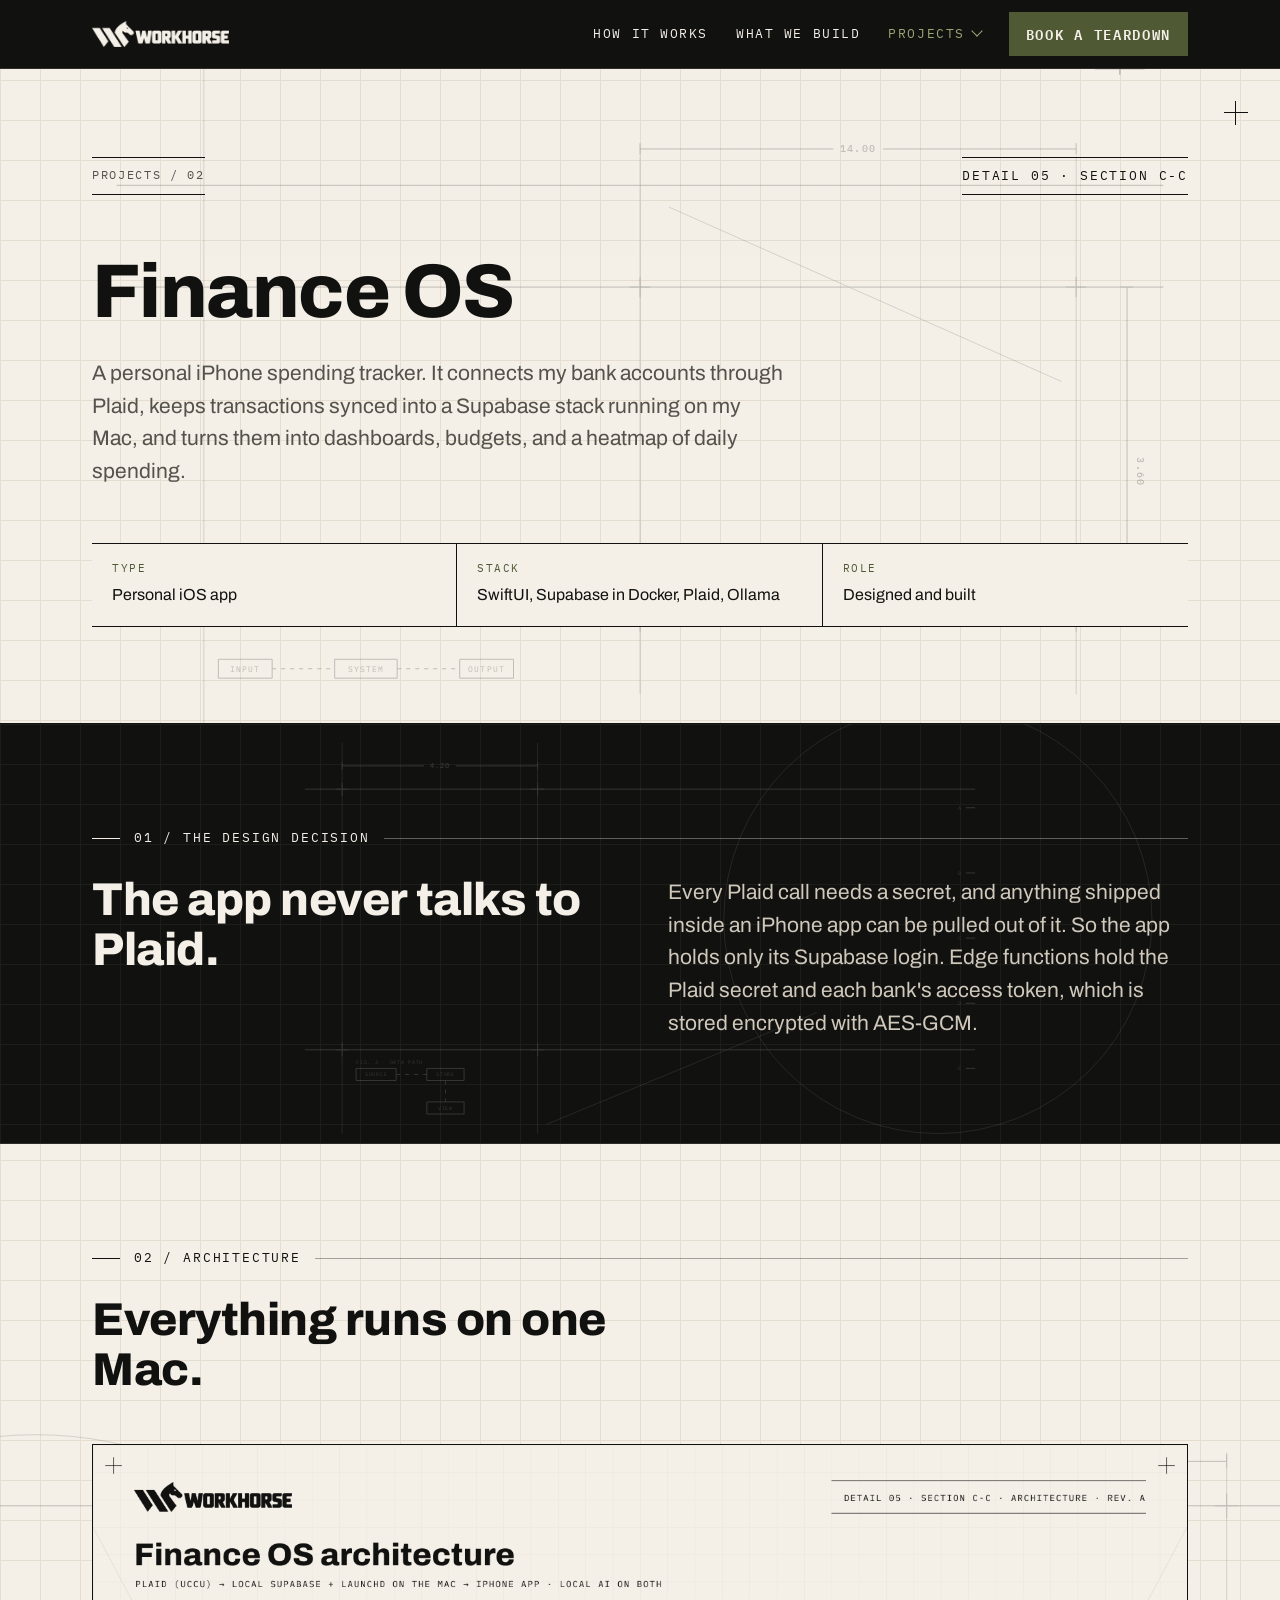
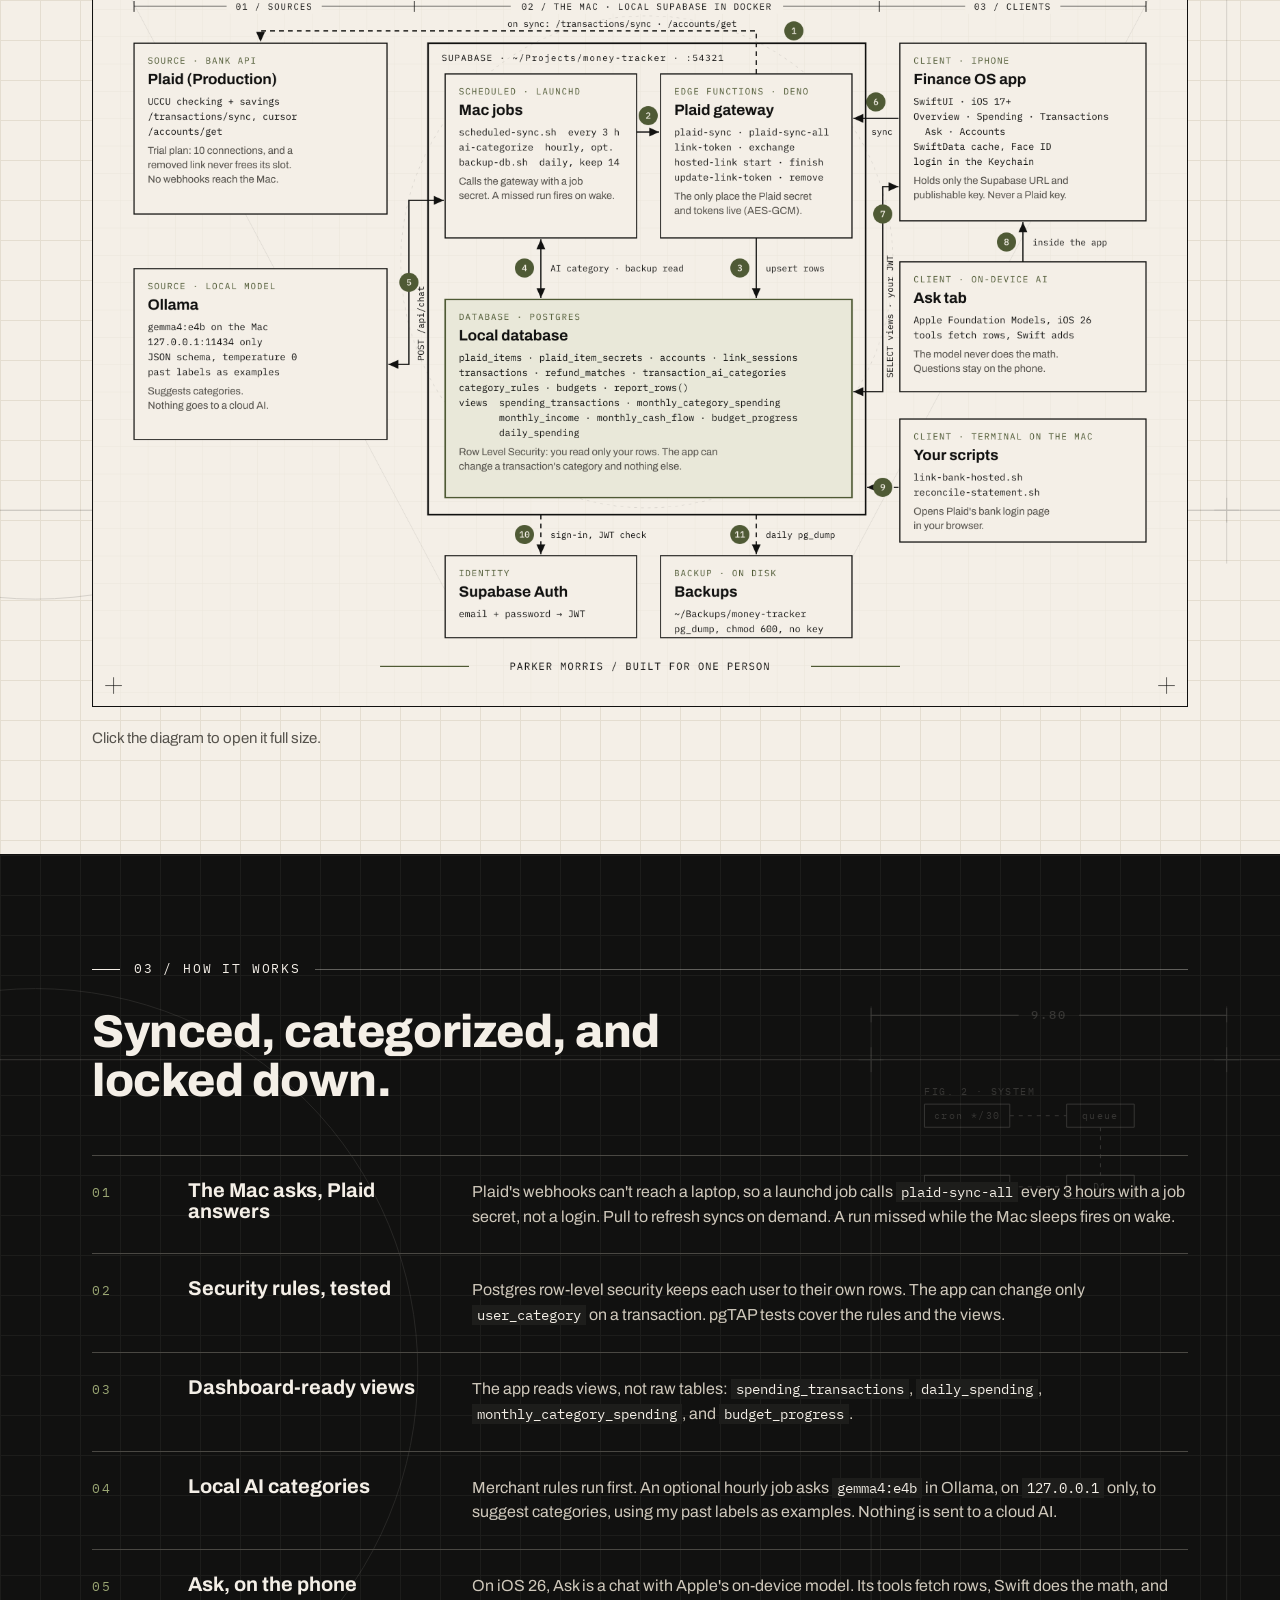
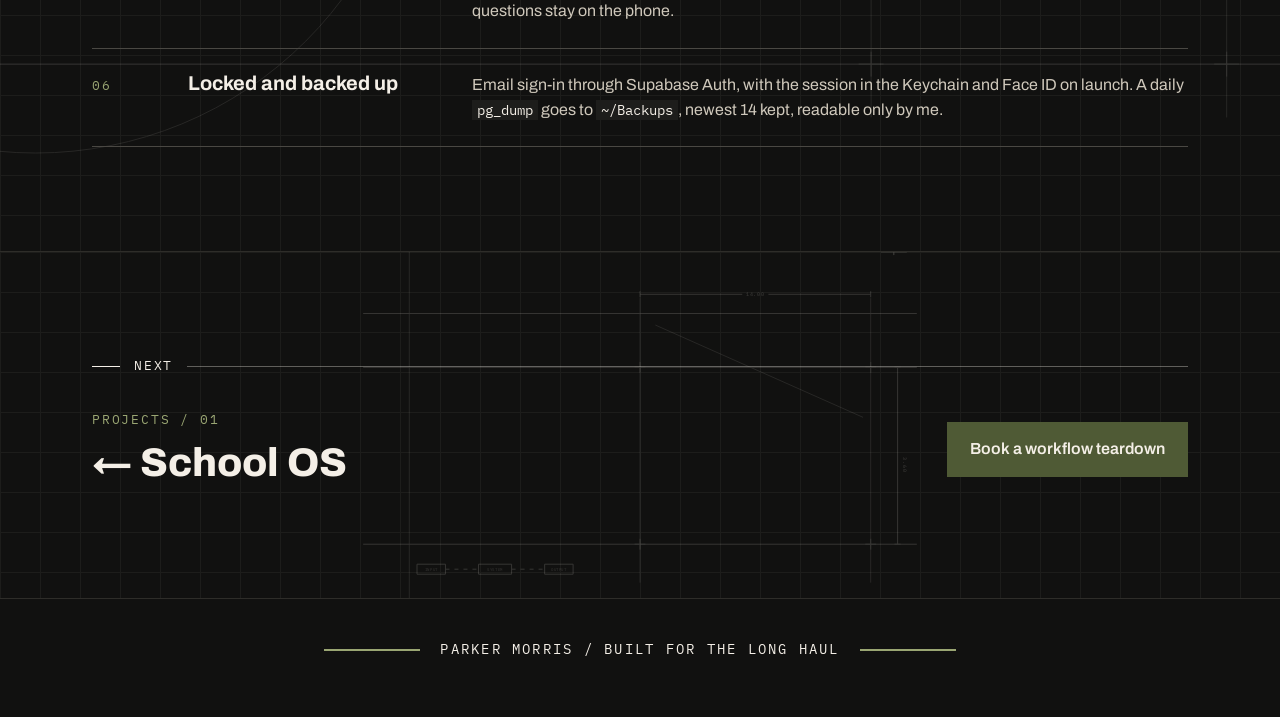
==== projects/finance-os.html @ dca92182 "Rename Money Tracker to Finance OS on the site Co-Authored-By: Claude Opus 5.5 (1M context) <noreply" ====
<!doctype html>
<html lang="en">
<head>
<meta charset="utf-8">
<meta name="viewport" content="width=device-width, initial-scale=1">
<title>Finance OS · Workhorse</title>
<link rel="icon" type="image/png" href="../favicon.png">
<meta name="description" content="A personal iPhone spending tracker built on SwiftUI, Supabase, and Plaid, with local AI categorization.">
<meta property="og:title" content="Finance OS · Workhorse">
<meta property="og:description" content="A personal iPhone spending tracker built on SwiftUI, Supabase, and Plaid, with local AI categorization.">
<meta property="og:image" content="https://parkermorris11.github.io/workhorse/og-image.png">
<meta name="theme-color" content="#111110">
<link rel="preconnect" href="https://fonts.googleapis.com">
<link href="https://fonts.googleapis.com/css2?family=Archivo:wght@400;600;700;800&family=IBM+Plex+Mono:wght@400;500&display=swap" rel="stylesheet">
<link rel="stylesheet" href="../styles.css">
</head>
<body>
<svg width="0" height="0" style="position:absolute" aria-hidden="true"><defs><symbol class="bpsym" id="bp-a" viewBox="0 0 1440 900"><path d="M0,160H1440M0,300H1440M0,760H1440" /><path d="M120,0V900M720,120V860M1320,120V860" class="bp-faint"/><path d="M706,300H734M720,286V314" stroke-width="1.2"/><path d="M1306,300H1334M1320,286V314" stroke-width="1.2"/><path d="M706,760H734M720,746V774" stroke-width="1.2"/><path d="M1306,760H1334M1320,746V774" stroke-width="1.2"/><path d="M760,190L1300,430" class="bp-faint"/><path d="M720,110H986.0M1054.0,110H1320M720,102V118M1320,102V118"/><text x="1020.0" y="114" text-anchor="middle" class="bp-dim">14.00</text><path d="M1380,0H1346.0M1414.0,0H1380M1380,-8V8M1380,-8V8"/><text x="1380.0" y="4" text-anchor="middle" class="bp-dim"></text><path d="M1390,300V760M1382,300H1398M1382,760H1398"/><text x="1404" y="534" class="bp-dim" transform="rotate(90 1404 534)">3.60</text><g class="bp-sys"><rect x="140" y="812" width="74" height="26" fill="none"/><text x="177.0" y="829" text-anchor="middle">INPUT</text><path d="M214,825H300" stroke-dasharray="4 5"/><rect x="300" y="812" width="86" height="26" fill="none"/><text x="343.0" y="829" text-anchor="middle">SYSTEM</text><path d="M386,825H472" stroke-dasharray="4 5"/><rect x="472" y="812" width="74" height="26" fill="none"/><text x="509.0" y="829" text-anchor="middle">OUTPUT</text></g></symbol><symbol class="bpsym" id="bp-b" viewBox="0 0 1440 900"><circle cx="40" cy="470" r="430" fill="none" class="bp-faint"/><path d="M0,120H1440M0,800H1440"/><path d="M980,60V860M1380,60V860" class="bp-faint"/><path d="M966,120H994M980,106V134" stroke-width="1.2"/><path d="M1366,120H1394M1380,106V134" stroke-width="1.2"/><path d="M966,800H994M980,786V814" stroke-width="1.2"/><path d="M1366,800H1394M1380,786V814" stroke-width="1.2"/><path d="M980,70H1146.0M1214.0,70H1380M980,62V78M1380,62V78"/><text x="1180.0" y="74" text-anchor="middle" class="bp-dim">9.80</text><g class="bp-sys"><rect x="1040" y="170" width="96" height="26" fill="none"/><text x="1088.0" y="187" text-anchor="middle">cron */30</text><rect x="1200" y="170" width="76" height="26" fill="none"/><text x="1238.0" y="187" text-anchor="middle">queue</text><rect x="1040" y="250" width="96" height="26" fill="none"/><text x="1088.0" y="267" text-anchor="middle">router</text><rect x="1200" y="250" width="76" height="26" fill="none"/><text x="1238.0" y="267" text-anchor="middle">D1</text><path d="M1136,183H1200M1238,196V250M1136,263H1200" stroke-dasharray="4 5"/><text x="1040" y="160">FIG. 2  ·  SYSTEM</text></g></symbol><symbol class="bpsym" id="bp-c" viewBox="0 0 1440 900"><circle cx="1360" cy="420" r="460" fill="none" class="bp-faint"/><path d="M0,140H1440M0,700H1440"/><path d="M80,40V880M500,40V880" class="bp-faint"/><path d="M66,140H94M80,126V154" stroke-width="1.2"/><path d="M486,140H514M500,126V154" stroke-width="1.2"/><path d="M66,700H94M80,686V714" stroke-width="1.2"/><path d="M486,700H514M500,686V714" stroke-width="1.2"/><path d="M520,860L1100,620" class="bp-faint"/><path d="M80,90H256.0M324.0,90H500M80,82V98M500,82V98"/><text x="290.0" y="94" text-anchor="middle" class="bp-dim">4.20</text><path d="M1420,180H1440"/><text x="1412" y="184" text-anchor="end">A</text><path d="M1420,320H1440"/><text x="1412" y="324" text-anchor="end">B</text><path d="M1420,460H1440"/><text x="1412" y="464" text-anchor="end">C</text><path d="M1420,600H1440"/><text x="1412" y="604" text-anchor="end">D</text><path d="M1420,740H1440"/><text x="1412" y="744" text-anchor="end">E</text><g class="bp-sys"><rect x="110" y="740" width="86" height="26" fill="none"/><text x="153.0" y="757" text-anchor="middle">SOURCE</text><path d="M196,753H262" stroke-dasharray="4 5"/><rect x="262" y="740" width="80" height="26" fill="none"/><text x="302.0" y="757" text-anchor="middle">STORE</text><path d="M302,766V812" stroke-dasharray="4 5"/><rect x="262" y="812" width="80" height="26" fill="none"/><text x="302.0" y="829" text-anchor="middle">VIEW</text><text x="110" y="730">FIG. 3  ·  DATA PATH</text></g></symbol></defs></svg>

<header class="top">
  <div class="wrap">
    <a href="../index.html" aria-label="Workhorse home"><img src="../workhorse-lockup-cream.png" alt="Workhorse"></a>
    <nav>
      <a href="../index.html#method">How it works</a>
      <a href="../index.html#builds">What we build</a>
      <details class="dd on">
        <summary>Projects</summary>
        <div class="dd-menu">
          <a href="../projects/school-os.html"><b>School OS <small>01</small></b><span>Canvas and lecture notes, synced into one dashboard, desktop app, and ChatGPT.</span></a>
          <a href="../projects/finance-os.html" class="on"><b>Finance OS <small>02</small></b><span>A personal iPhone spending tracker on Supabase and Plaid.</span></a>
        </div>
      </details>
      <a class="btn small" href="../index.html#start">Book a teardown</a>
    </nav>
  </div>
</header>

<main>

<section class="proj-hero">
  <svg class="bp" aria-hidden="true" preserveAspectRatio="xMidYMid slice"><use href="#bp-a"/></svg>
  <span class="cross" style="right:32px;top:32px"></span>
  <div class="wrap">
    <div style="display:flex;justify-content:space-between;gap:24px;margin-bottom:56px;flex-wrap:wrap">
      <a class="crumb label" href="../index.html" style="border-top:1px solid var(--ink);border-bottom:1px solid var(--ink);padding:8px 0">Projects / 02</a>
      <span class="label" style="border-top:1px solid var(--ink);border-bottom:1px solid var(--ink);padding:8px 0">Detail 05 · Section C-C</span>
    </div>
    <h1>Finance OS</h1>
    <p class="lede">A personal iPhone spending tracker. It connects my bank accounts through Plaid, keeps transactions synced into a Supabase stack running on my Mac, and turns them into dashboards, budgets, and a heatmap of daily spending.</p>
    <div class="meta">
      <div><span class="label">Type</span>Personal iOS app</div>
      <div><span class="label">Stack</span>SwiftUI, Supabase in Docker, Plaid, Ollama</div>
      <div><span class="label">Role</span>Designed and built</div>
    </div>
  </div>
</section>

<section class="ink">
  <svg class="bp" aria-hidden="true" preserveAspectRatio="xMidYMid slice"><use href="#bp-c"/></svg>
  <div class="wrap">
    <div class="dim label">01 / The design decision</div>
    <div class="two">
      <h2>The app never talks to Plaid.</h2>
      <p class="lede">Every Plaid call needs a secret, and anything shipped inside an iPhone app can be pulled out of it. So the app holds only its Supabase login. Edge functions hold the Plaid secret and each bank's access token, which is stored encrypted with AES-GCM.</p>
    </div>
  </div>
</section>

<section>
  <svg class="bp nosys" aria-hidden="true" preserveAspectRatio="xMidYMid slice"><use href="#bp-b"/></svg>
  <div class="wrap">
    <div class="dim label">02 / Architecture</div>
    <h2>Everything runs on one Mac.</h2>
    <figure class="diagram" style="margin-left:0;margin-right:0">
      <a href="../finance-os-architecture.png" target="_blank" rel="noopener"><img src="../finance-os-architecture.png" alt="Finance OS architecture: Plaid and a local Ollama model feed a Supabase stack in Docker on a Mac, with launchd jobs, a Plaid gateway of Deno edge functions, and a Postgres database with row-level security. The iPhone app, its on-device Ask tab, and terminal scripts are the clients. Supabase Auth issues JWTs, and a daily pg_dump backup goes to disk."></a>
    </figure>
    <p class="note">Click the diagram to open it full size.</p>
  </div>
</section>

<section class="ink">
  <svg class="bp" aria-hidden="true" preserveAspectRatio="xMidYMid slice"><use href="#bp-b"/></svg>
  <div class="wrap">
    <div class="dim label">03 / How it works</div>
    <h2>Synced, categorized, and locked down.</h2>
    <ol class="howlist">
      <li><span class="num">01</span><h3>The Mac asks, Plaid answers</h3><p>Plaid's webhooks can't reach a laptop, so a launchd job calls <code>plaid-sync-all</code> every 3 hours with a job secret, not a login. Pull to refresh syncs on demand. A run missed while the Mac sleeps fires on wake.</p></li>
      <li><span class="num">02</span><h3>Security rules, tested</h3><p>Postgres row-level security keeps each user to their own rows. The app can change only <code>user_category</code> on a transaction. pgTAP tests cover the rules and the views.</p></li>
      <li><span class="num">03</span><h3>Dashboard-ready views</h3><p>The app reads views, not raw tables: <code>spending_transactions</code>, <code>daily_spending</code>, <code>monthly_category_spending</code>, and <code>budget_progress</code>.</p></li>
      <li><span class="num">04</span><h3>Local AI categories</h3><p>Merchant rules run first. An optional hourly job asks <code>gemma4:e4b</code> in Ollama, on <code>127.0.0.1</code> only, to suggest categories, using my past labels as examples. Nothing is sent to a cloud AI.</p></li>
      <li><span class="num">05</span><h3>Ask, on the phone</h3><p>On iOS 26, Ask is a chat with Apple's on-device model. Its tools fetch rows, Swift does the math, and questions stay on the phone.</p></li>
      <li><span class="num">06</span><h3>Locked and backed up</h3><p>Email sign-in through Supabase Auth, with the session in the Keychain and Face ID on launch. A daily <code>pg_dump</code> goes to <code>~/Backups</code>, newest 14 kept, readable only by me.</p></li>
    </ol>
  </div>
</section>

<section class="ink closing">
  <svg class="bp" aria-hidden="true" preserveAspectRatio="xMidYMid slice"><use href="#bp-a"/></svg>
  <div class="wrap">
    <div class="dim label">Next</div>
    <div class="nextp">
      <div><span class="label moss">Projects / 01</span><br><a class="big" href="school-os.html">← School OS</a></div>
      <a class="btn" href="../index.html#start">Book a workflow teardown</a>
    </div>
  </div>
</section>

</main>

<footer>
  <div class="wrap"><p class="sig">PARKER MORRIS / BUILT FOR THE LONG HAUL</p></div>
</footer>
<script>
document.addEventListener('click',e=>{document.querySelectorAll('details.dd[open]').forEach(d=>{if(!d.contains(e.target))d.removeAttribute('open')})});
document.addEventListener('keydown',e=>{if(e.key==='Escape')document.querySelectorAll('details.dd[open]').forEach(d=>d.removeAttribute('open'))});
</script>
</body>
</html>
---- styles.css ----
:root{
  --ink:#111110; --cream:#F4EFE7; --moss:#4F5A35; --moss-tint:#E9E8D9;
  --muted:#55524C; --line:#D9D1C2; --grid:#E4DDD0;
  --sans:'Archivo','Inter',Arial,sans-serif; --mono:'IBM Plex Mono',ui-monospace,monospace;
}
*{box-sizing:border-box}
html{scroll-behavior:smooth}
body{margin:0;background:var(--cream);color:var(--ink);font-family:var(--sans);font-size:18px;line-height:1.55;
  background-image:linear-gradient(var(--grid) 1px,transparent 1px),linear-gradient(90deg,var(--grid) 1px,transparent 1px);
  background-size:40px 40px}
a{color:inherit}
.wrap{max-width:1160px;margin:0 auto;padding:0 32px}
.label{font-family:var(--mono);font-size:13px;letter-spacing:.14em;text-transform:uppercase}
.label.moss{color:var(--moss)}
h1,h2,h3{margin:0;line-height:1.08}
h1{font-weight:800;font-size:clamp(40px,6.4vw,76px);letter-spacing:-.02em;max-width:14ch}
h2{font-weight:800;font-size:clamp(30px,4vw,46px);letter-spacing:-.01em;max-width:20ch}
h3{font-weight:700;font-size:22px}
p{margin:0}
.lede{font-size:clamp(18px,2vw,21px);color:var(--muted);max-width:56ch}


/* blueprint construction layer */
.bp{position:absolute;inset:0;width:100%;height:100%;pointer-events:none;z-index:0;color:var(--ink);opacity:.22}
.bpsym *{vector-effect:non-scaling-stroke}
.bpsym path,.bpsym rect,.bpsym circle{stroke:currentColor;stroke-width:1;fill:none}
.bpsym .bp-faint{opacity:.6}
.bpsym text{fill:currentColor;stroke:none;font-family:var(--mono);font-size:11px;letter-spacing:.14em}
.bpsym .bp-dim{font-size:14px;font-weight:500}
.bpsym .bp-sys{opacity:var(--sys,1)}
.bp.nosys{--sys:0}
section.ink .bp{color:var(--cream);opacity:.16}
section > .wrap{position:relative;z-index:1}
/* projects dropdown */
.dd{position:relative}
.dd summary{list-style:none;cursor:pointer;font-family:var(--mono);font-size:13px;letter-spacing:.12em;text-transform:uppercase;display:flex;align-items:center;gap:8px}
.dd summary::-webkit-details-marker{display:none}
.dd summary::after{content:"";width:7px;height:7px;border-right:1.4px solid currentColor;border-bottom:1.4px solid currentColor;transform:translateY(-3px) rotate(45deg);transition:transform .15s}
.dd[open] summary::after{transform:translateY(1px) rotate(-135deg)}
.dd summary:hover,.dd[open] summary{color:#9AA673}
.dd-menu{position:absolute;right:0;top:calc(100% + 22px);width:320px;background:var(--ink);border:1px solid #3A3935;padding:6px 0;box-shadow:0 18px 40px rgba(0,0,0,.35)}
.dd-menu::before{content:"";position:absolute;top:-1px;left:0;width:48px;height:2px;background:#9AA673}
nav .dd-menu a{display:block;padding:14px 20px;text-transform:none;letter-spacing:0;font-family:var(--sans);font-size:16px;border-top:1px solid #2A2926}
nav .dd-menu a:first-of-type{border-top:0}
nav .dd-menu a:hover{background:#1D1D1B;color:var(--cream)}
.dd-menu b{display:flex;justify-content:space-between;font-weight:700}
.dd-menu b small{font-family:var(--mono);font-weight:400;font-size:11px;letter-spacing:.14em;color:#9AA673}
.dd-menu span{display:block;font-size:14px;color:#CFC8BB;margin-top:3px;line-height:1.4}
.dd-menu .dd-all{font-family:var(--mono);font-size:12px;letter-spacing:.12em;text-transform:uppercase;color:#9AA673;padding:12px 20px 8px}
nav a.on,.dd.on summary{color:#9AA673}

/* project pages */
.proj-hero{padding:88px 0 96px}
.proj-hero h1{max-width:16ch}
.proj-hero .lede{margin-top:24px;max-width:58ch}
.meta{display:grid;grid-template-columns:repeat(3,1fr);border-top:1px solid var(--ink);border-bottom:1px solid var(--ink);margin-top:56px;background:var(--cream)}
.meta div{padding:16px 20px 18px;border-right:1px solid var(--ink);font-size:16px}
.meta div:last-child{border-right:0}
.meta .label{display:block;font-size:11px;color:var(--moss);margin-bottom:6px}
.crumb{font-family:var(--mono);font-size:12px;letter-spacing:.14em;text-transform:uppercase;text-decoration:none;color:var(--muted)}
.crumb:hover{color:var(--moss)}
.howlist{list-style:none;margin:48px 0 0;padding:0;border-top:1px solid #4A4843}
.howlist li{display:grid;grid-template-columns:72px 260px 1fr;gap:24px;padding:24px 0;border-bottom:1px solid #4A4843;align-items:baseline}
.howlist .num{font-family:var(--mono);font-size:13px;letter-spacing:.14em;color:#9AA673}
.howlist h3{font-size:20px}
.howlist p{color:#CFC8BB;font-size:16px}
.howlist code{font-family:var(--mono);font-size:14px;color:var(--cream);background:#1D1D1B;padding:1px 5px}
.guard{display:grid;grid-template-columns:repeat(3,1fr);gap:20px;margin-top:40px}
.guard div{border:1px solid var(--ink);background:var(--cream);padding:22px 22px 24px}
.guard h3{font-size:19px;margin-bottom:8px}
.guard p{color:var(--muted);font-size:16px}
.pipe{display:grid;grid-template-columns:repeat(5,1fr);border:1px solid var(--ink);background:var(--cream);margin-top:48px}
.pipe div{padding:22px 18px 24px;border-right:1px solid var(--ink);position:relative}
.pipe div:last-child{border-right:0;background:var(--moss-tint)}
.pipe div:not(:last-child)::after{content:"";position:absolute;right:-7px;top:50%;width:12px;height:12px;background:var(--cream);border-top:1px solid var(--ink);border-right:1px solid var(--ink);transform:translateY(-50%) rotate(45deg);z-index:1}
.pipe .label{display:block;font-size:11px;color:var(--moss);margin-bottom:10px}
.pipe b{display:block;font-size:17px;margin-bottom:6px}
.pipe p{font-family:var(--mono);font-size:12.5px;color:var(--muted);line-height:1.5}
.nextp{display:flex;justify-content:space-between;align-items:center;gap:24px;flex-wrap:wrap}
.nextp a.big{text-decoration:none;font-weight:800;font-size:clamp(26px,3.4vw,40px)}
.nextp a.big:hover{color:#9AA673}
.wlink{display:inline-block;margin-top:28px;font-family:var(--mono);font-size:13px;letter-spacing:.12em;text-transform:uppercase;color:#9AA673;text-decoration:none;border-bottom:1px solid #9AA673;padding-bottom:3px}

@media (max-width:900px){.  nav{gap:18px}
  .dd-menu{position:fixed;left:16px;right:16px;top:68px;width:auto}
  .meta,.guard{grid-template-columns:1fr}
  .meta div{border-right:0;border-bottom:1px solid var(--ink)}.meta div:last-child{border-bottom:0}
  .howlist li{grid-template-columns:56px 1fr;gap:6px 16px}.howlist li p{grid-column:2}
  .pipe{grid-template-columns:1fr}.pipe div{border-right:0;border-bottom:1px solid var(--ink)}.pipe div:last-child{border-bottom:0}
  .pipe div:not(:last-child)::after{right:auto;left:28px;top:auto;bottom:-7px;transform:rotate(135deg)}
bpsym .bp-sys{display:none}.bp{opacity:.16}section.ink .bp{opacity:.12}}

/* nav */
header.top{position:sticky;top:0;z-index:5;background:var(--ink);color:var(--cream);border-bottom:1px solid #2E2D29}
header.top .wrap{display:flex;align-items:center;justify-content:space-between;height:68px;gap:16px}
header.top img{height:26px;display:block}
nav{display:flex;gap:28px;align-items:center}
nav a{text-decoration:none;font-family:var(--mono);font-size:13px;letter-spacing:.12em;text-transform:uppercase}
nav a:hover{color:#9AA673}
.btn{display:inline-block;background:var(--moss);color:var(--cream);text-decoration:none;font-weight:600;font-size:16px;
  padding:14px 22px;border:1px solid var(--moss)}
.btn:hover{background:#3E4728}
.btn.ghost{background:transparent;color:var(--ink);border-color:var(--ink)}
.btn.small{padding:10px 16px;font-size:14px}

/* sections */
section{padding:104px 0;border-bottom:1px solid var(--ink);position:relative}
section.ink{background-color:var(--ink);color:var(--cream);border-bottom-color:#2E2D29;
  background-image:linear-gradient(#1D1D1B 1px,transparent 1px),linear-gradient(90deg,#1D1D1B 1px,transparent 1px);background-size:40px 40px}
section.ink .btn.ghost{color:var(--cream);border-color:var(--cream)}
section.ink .cross::before,section.ink .cross::after{background:var(--cream)}
section.ink .tb{border-color:var(--cream)}
section.ink .steps{background:transparent;border-color:#4A4843}
section.ink .step{border-color:#4A4843}
section.ink .step p{color:#CFC8BB}
section.ink .step .num{color:#9AA673}
section.ink .diagram{border-color:#4A4843}
section.ink .facts div{border-top-color:#9AA673}
section.ink .lede,section.ink .muted{color:#CFC8BB}
section.ink .label.moss{color:#9AA673}
.dim{display:flex;align-items:center;gap:14px;margin-bottom:28px}
.dim::before{content:"";width:28px;height:1px;background:currentColor}
.dim::after{content:"";flex:1;height:1px;background:currentColor;opacity:.35}
.muted{color:var(--muted)}

/* hero */
.hero{padding:96px 0 112px}
.hero .block{display:flex;justify-content:space-between;gap:24px;margin-bottom:56px}
.hero .tb{border-top:1px solid var(--ink);border-bottom:1px solid var(--ink);padding:8px 0}
.hero .lede{margin:28px 0 40px}
.hero .ctas{display:flex;gap:14px;flex-wrap:wrap}
.hero .wrap{position:relative}
.hero-mark{position:absolute;right:32px;top:150px;width:min(40%,440px);aspect-ratio:1;display:grid;place-items:center;pointer-events:none}
.hero-mark::before{content:"";position:absolute;inset:0;border:1px dashed #A49D8F;border-radius:50%}
.hero-mark::after{content:"";position:absolute;left:-8%;right:-8%;top:50%;height:1px;background:#C9C1B2}
.hero-mark img{position:relative;z-index:1;width:78%;height:auto}
.hero .lede{max-width:44ch}
.cross{position:absolute;width:24px;height:24px}
.cross::before,.cross::after{content:"";position:absolute;background:var(--ink)}
.cross::before{left:11px;top:0;width:1.2px;height:24px}.cross::after{top:11px;left:0;height:1.2px;width:24px}

/* problem */
.two{display:grid;grid-template-columns:1fr 1fr;gap:56px;align-items:start}

/* method */
.steps{display:grid;grid-template-columns:repeat(4,1fr);border:1px solid var(--ink);margin-top:48px;background:var(--cream)}
.step{padding:28px 24px 32px;border-right:1px solid var(--ink)}
.step:last-child{border-right:0}
.step .num{font-family:var(--mono);font-size:13px;color:var(--moss);letter-spacing:.14em;display:block;margin-bottom:28px}
.step h3{margin-bottom:10px}
.step p{color:var(--muted);font-size:16px}

/* builds */
.cards{display:grid;grid-template-columns:repeat(2,1fr);gap:20px;margin-top:48px}
.card{border:1px solid var(--ink);background:var(--cream);padding:26px 26px 28px}
.flow{display:flex;flex-wrap:wrap;align-items:center;gap:8px;margin-top:18px;font-family:var(--mono);font-size:13px}
.flow span{border:1px solid var(--ink);padding:5px 9px}
.flow span.out{border-color:var(--moss);background:var(--moss-tint)}
.flow i{font-style:normal;color:var(--muted)}
.note{margin-top:20px;font-size:15px;color:var(--muted)}

/* offer */
.offer{display:grid;grid-template-columns:1.1fr .9fr;gap:56px;margin-top:8px}
.spec{border:1px solid #CFC8BB;padding:28px}
.spec ul{list-style:none;margin:16px 0 0;padding:0}
.spec li{padding:12px 0 12px 28px;border-top:1px solid #3a3a37;position:relative}
.spec li::before{content:"";position:absolute;left:0;top:19px;width:12px;height:12px;background:#9AA673}
.spec .rev{font-family:var(--mono);font-size:12px;letter-spacing:.12em;color:#9AA673;margin-left:6px}

/* principles */
.prin{display:grid;grid-template-columns:repeat(3,1fr);gap:0;border-top:1px solid var(--ink);margin-top:48px}
.prin div{padding:28px 28px 0 0}
.prin h3{margin-bottom:10px}
.prin p{color:var(--muted);font-size:16px}

/* proof */
.diagram{margin-top:48px;border:1px solid var(--ink);background:var(--cream)}
.diagram img{display:block;width:100%;height:auto}
.facts{display:grid;grid-template-columns:repeat(3,1fr);gap:20px;margin-top:28px}
.facts div{border-top:2px solid var(--moss);padding-top:12px;font-size:16px}

/* about + closing */
.about{display:grid;grid-template-columns:auto 1fr;gap:48px;align-items:start}
.about img{width:120px}
.closing{text-align:left}
.closing .lede{margin:24px 0 36px}
footer{padding:40px 0 56px;background:var(--ink);color:var(--cream)}
.sig{display:flex;align-items:center;gap:20px;justify-content:center;font-family:var(--mono);font-size:14px;letter-spacing:.16em}
.sig::before,.sig::after{content:"";width:96px;height:2px;background:#9AA673}

@media (max-width:900px){
  .hero-mark{position:relative;right:auto;top:auto;width:180px;margin:0 0 36px 8px}
  nav > a:not(.btn){display:none}
  .two,.offer,.about{grid-template-columns:1fr;gap:32px}
  .steps{grid-template-columns:1fr 1fr}
  .step:nth-child(2){border-right:0}
  .step:nth-child(-n+2){border-bottom:1px solid var(--ink)}
  .cards,.prin,.facts{grid-template-columns:1fr}
  .diagram{overflow-x:auto}.diagram img{min-width:820px}
}
@media (max-width:560px){
  .wrap{padding:0 16px}
  section{padding:72px 0}
  .steps{grid-template-columns:1fr}
  .step{border-right:0;border-bottom:1px solid var(--ink)}
  .step:last-child{border-bottom:0}
  .hero .block{flex-direction:column}
  header.top img{height:22px}
  .sig::before,.sig::after{width:32px}
  .sig{font-size:12px;letter-spacing:.1em}
}
@media (max-width:440px){nav .btn.small{display:none}}
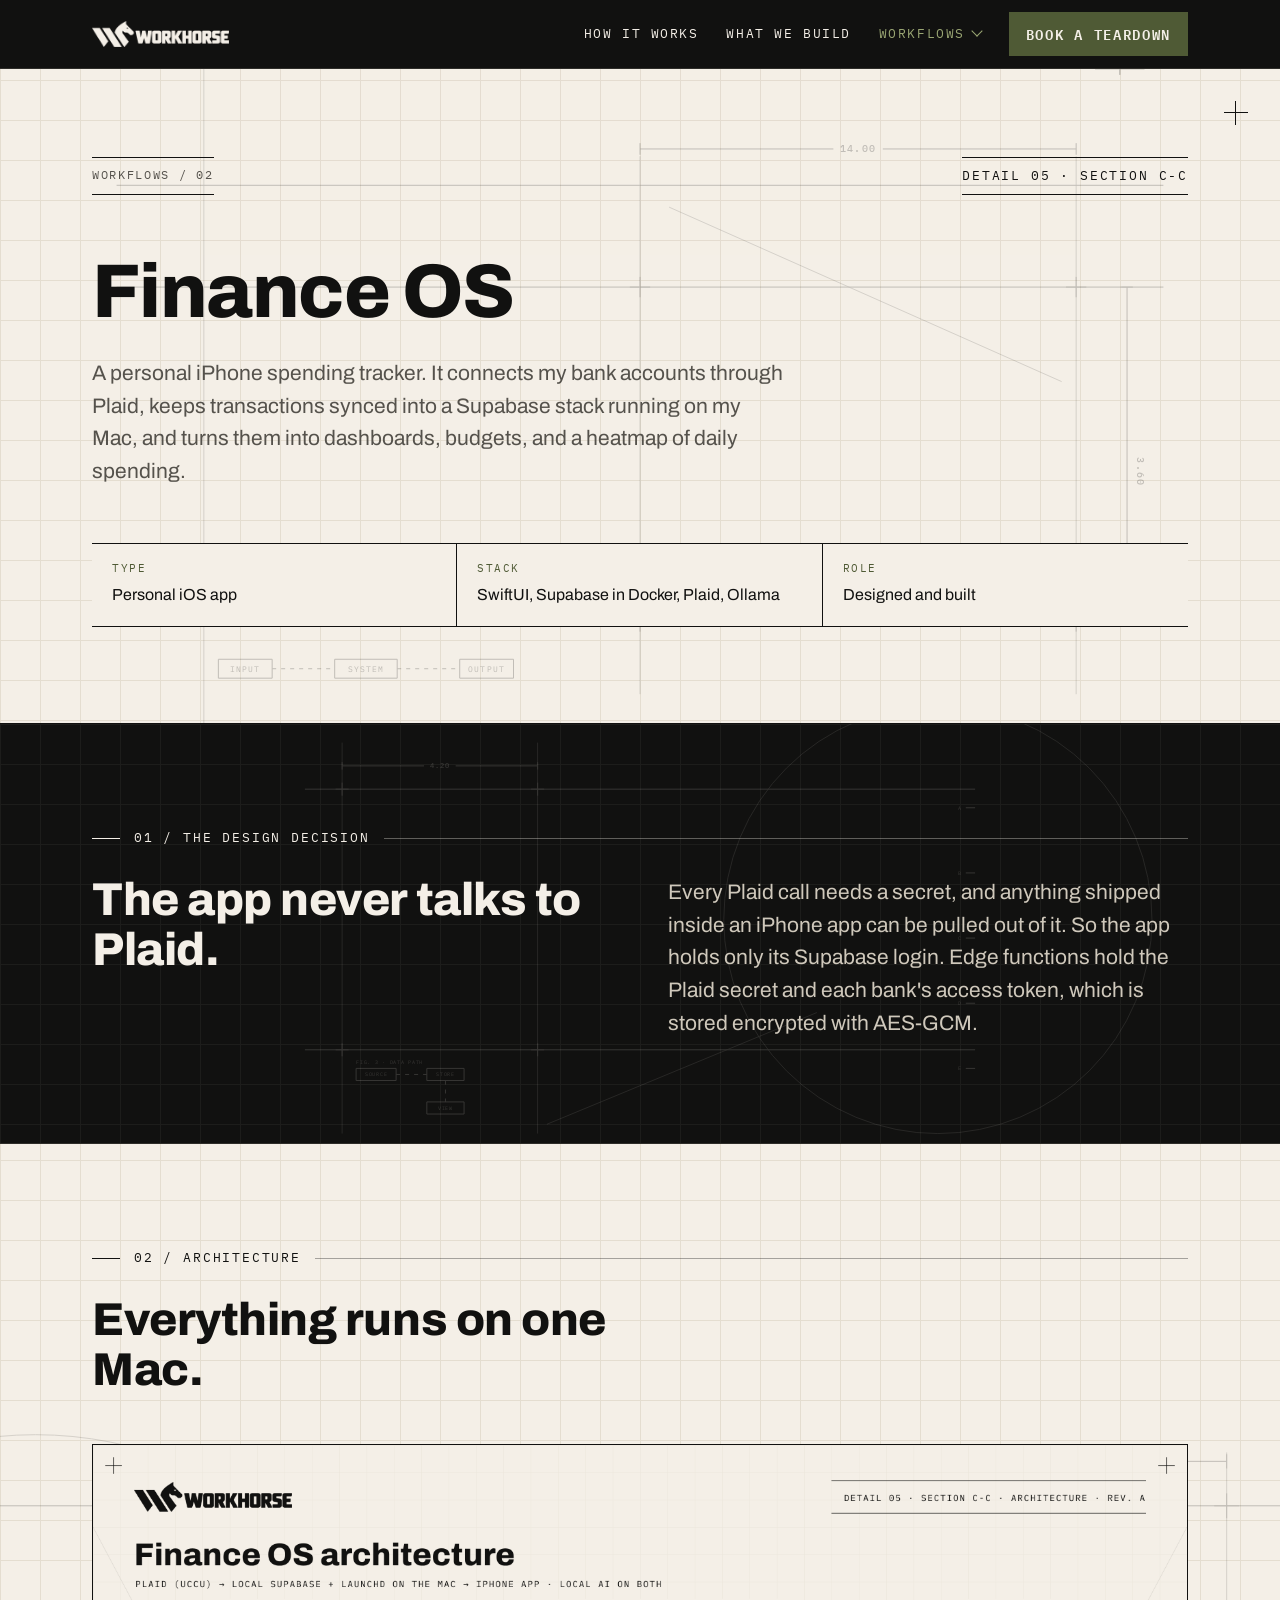
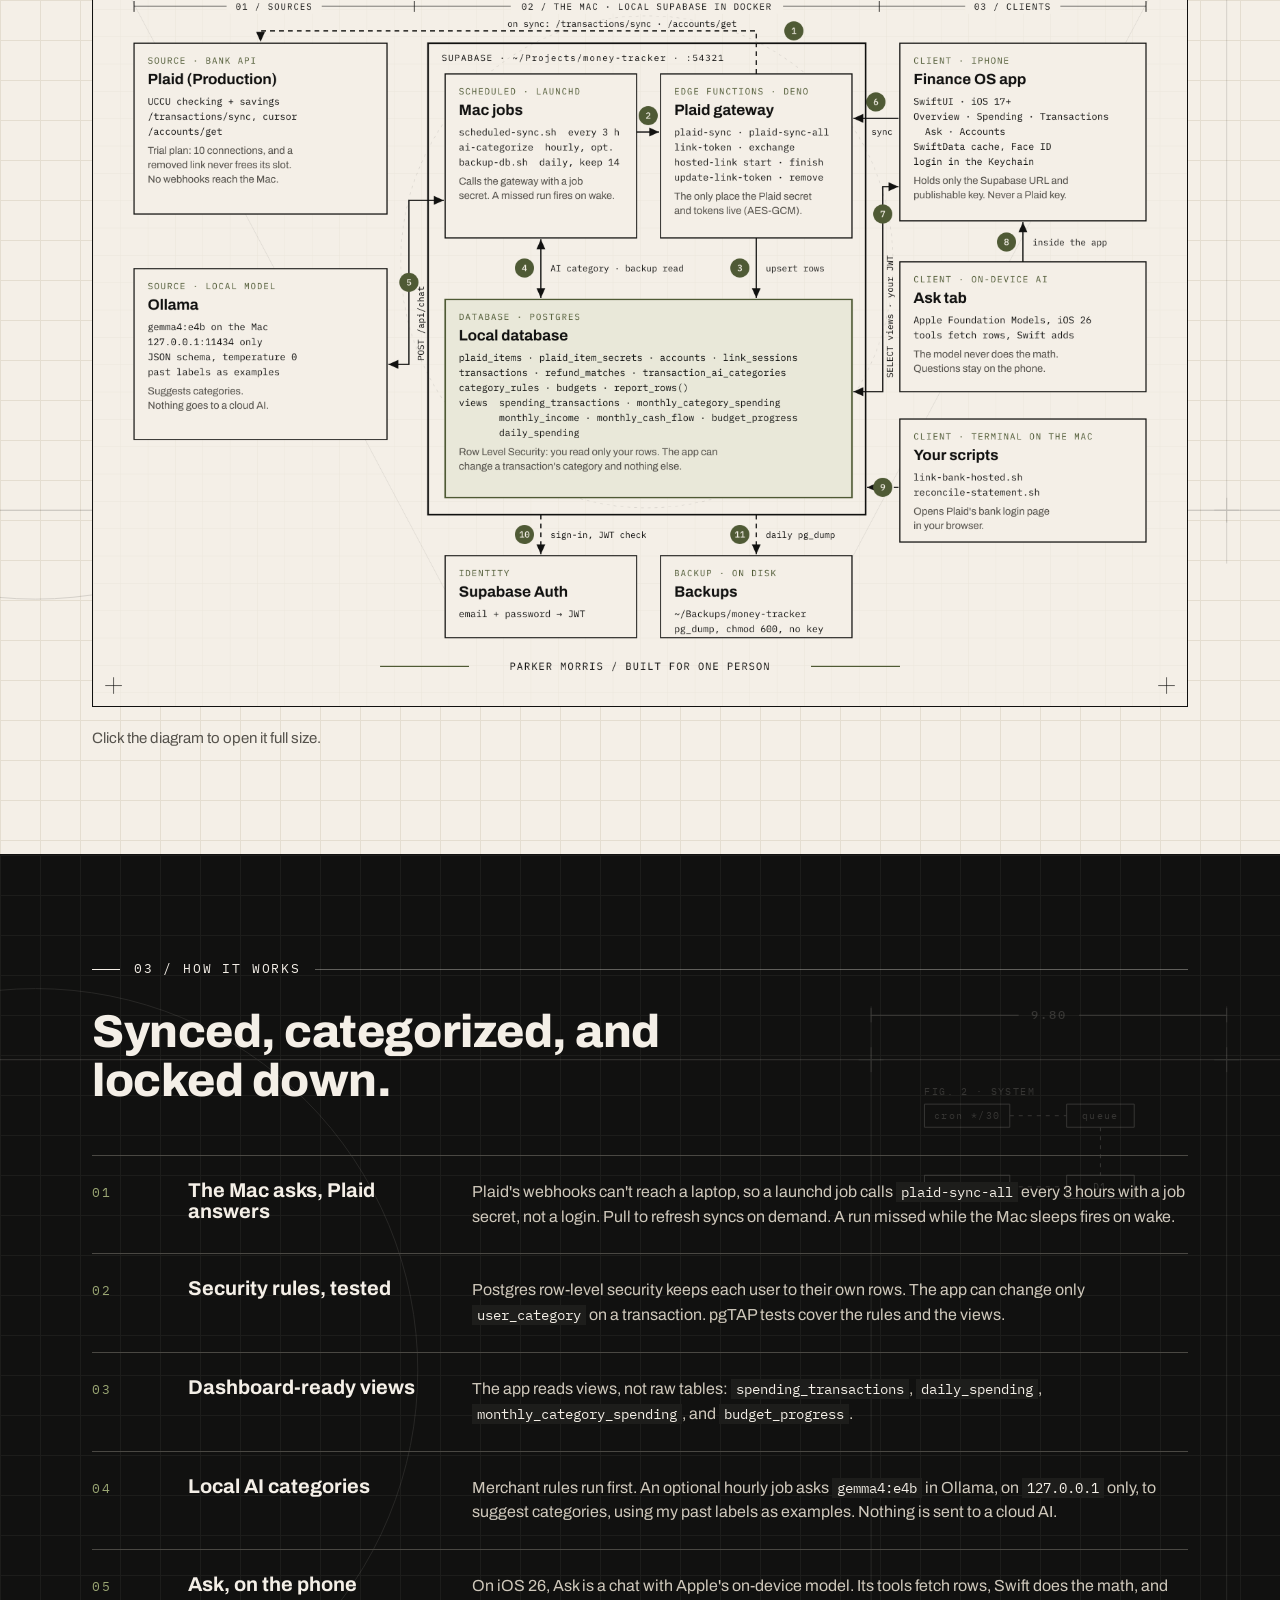
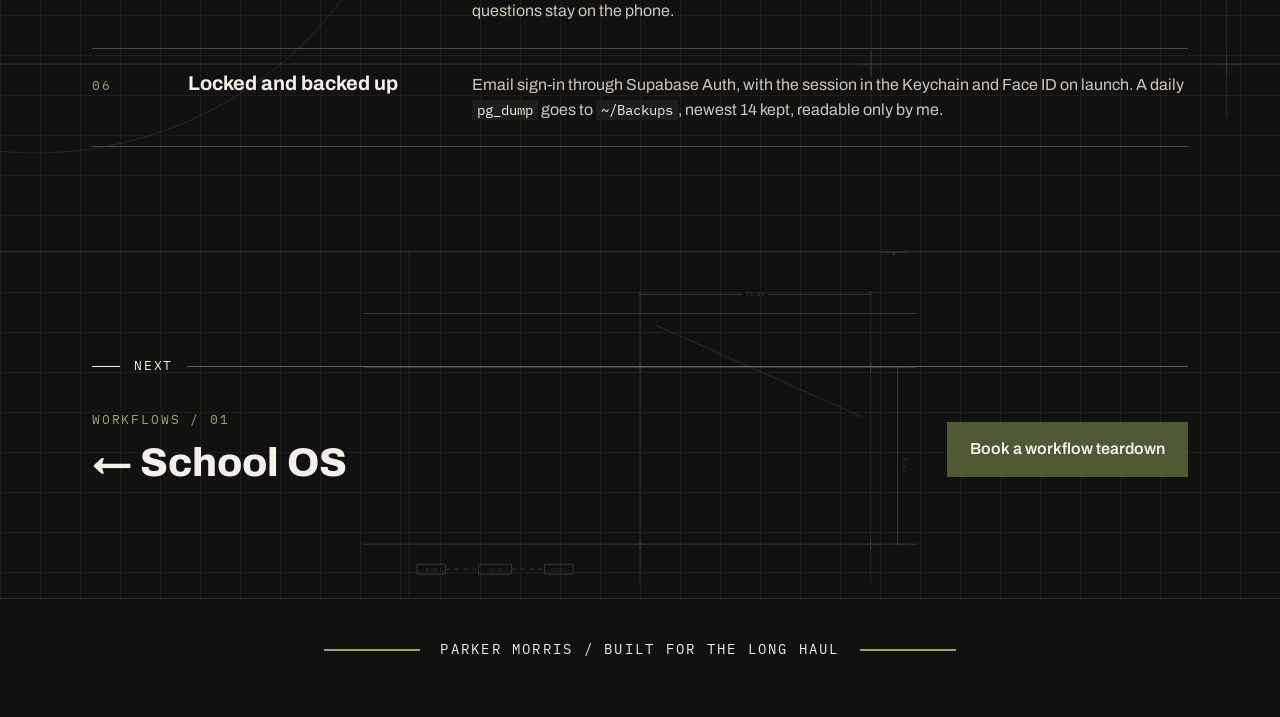
==== commit e951f29b: "Rename the Projects menu to Workflows Co-Authored-By: Claude Opus 5.5 (1M context) <noreply@anthropi" ====
--- a/projects/finance-os.html
+++ b/projects/finance-os.html
@@ -24,7 +24,7 @@
       <a href="../index.html#method">How it works</a>
       <a href="../index.html#builds">What we build</a>
       <details class="dd on">
-        <summary>Projects</summary>
+        <summary>Workflows</summary>
         <div class="dd-menu">
           <a href="../projects/school-os.html"><b>School OS <small>01</small></b><span>Canvas and lecture notes, synced into one dashboard, desktop app, and ChatGPT.</span></a>
           <a href="../projects/finance-os.html" class="on"><b>Finance OS <small>02</small></b><span>A personal iPhone spending tracker on Supabase and Plaid.</span></a>
@@ -42,7 +42,7 @@
   <span class="cross" style="right:32px;top:32px"></span>
   <div class="wrap">
     <div style="display:flex;justify-content:space-between;gap:24px;margin-bottom:56px;flex-wrap:wrap">
-      <a class="crumb label" href="../index.html" style="border-top:1px solid var(--ink);border-bottom:1px solid var(--ink);padding:8px 0">Projects / 02</a>
+      <a class="crumb label" href="../index.html" style="border-top:1px solid var(--ink);border-bottom:1px solid var(--ink);padding:8px 0">Workflows / 02</a>
       <span class="label" style="border-top:1px solid var(--ink);border-bottom:1px solid var(--ink);padding:8px 0">Detail 05 · Section C-C</span>
     </div>
     <h1>Finance OS</h1>
@@ -99,7 +99,7 @@
   <div class="wrap">
     <div class="dim label">Next</div>
     <div class="nextp">
-      <div><span class="label moss">Projects / 01</span><br><a class="big" href="school-os.html">← School OS</a></div>
+      <div><span class="label moss">Workflows / 01</span><br><a class="big" href="school-os.html">← School OS</a></div>
       <a class="btn" href="../index.html#start">Book a workflow teardown</a>
     </div>
   </div>
